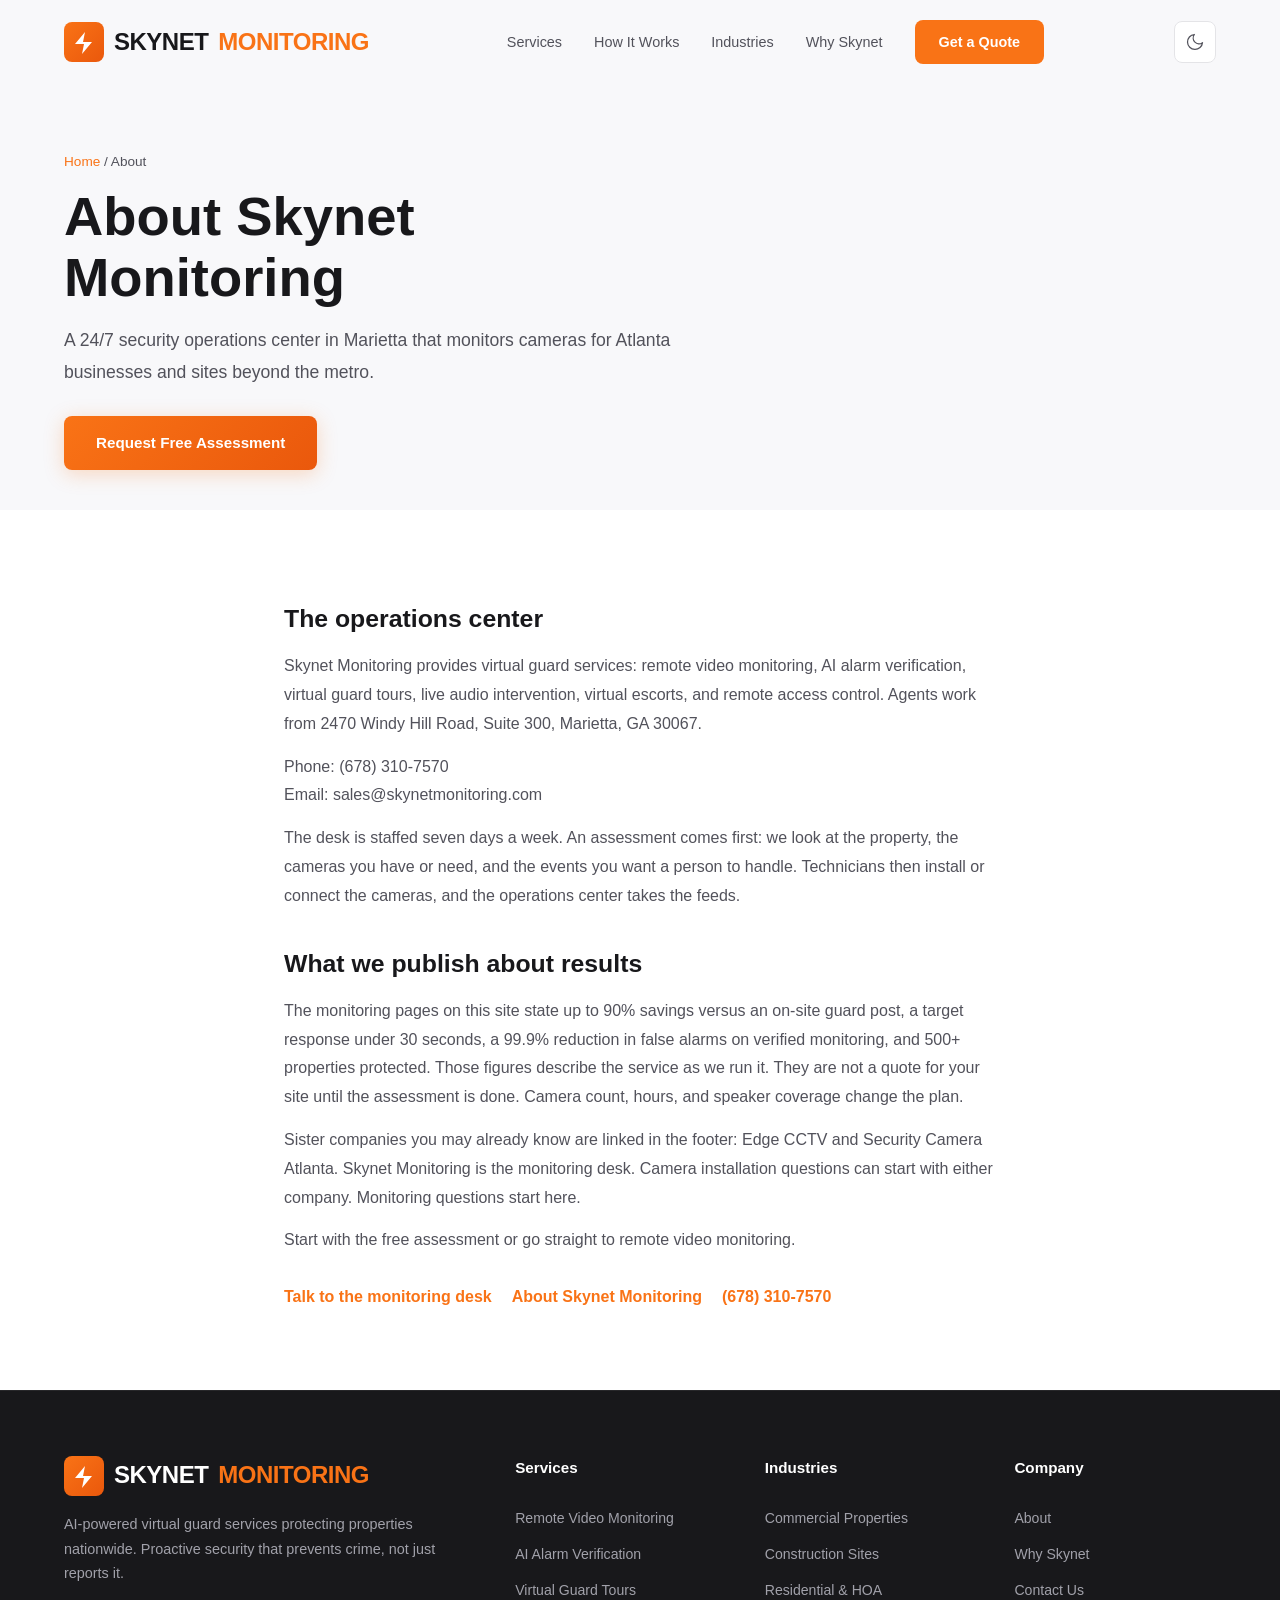
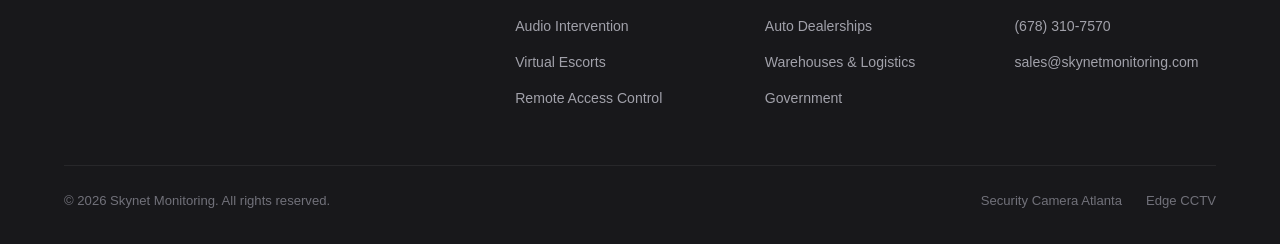
==== about/index.html @ 7d4d7467 "Publish indexable service pages and point the site at the brand domain. Co-authored-by: Cursor <curs" ====
<!DOCTYPE html>
<html lang="en">
<head>
  <meta charset="UTF-8">
  <meta name="viewport" content="width=device-width, initial-scale=1.0">
  <script async src="https://www.googletagmanager.com/gtag/js?id=G-JDWJHD9QR2"></script>
  <script>
    window.dataLayer = window.dataLayer || [];
    function gtag(){dataLayer.push(arguments);}
    gtag('js', new Date());
    gtag('config', 'G-JDWJHD9QR2');
  </script>
  <title>About Skynet Monitoring | Marietta, GA</title>
  <meta name="description" content="Skynet Monitoring runs a 24/7 security operations center at 2470 Windy Hill Road, Suite 300, Marietta, GA 30067.">
  <meta name="robots" content="index, follow">
  <link rel="canonical" href="https://skynetmonitoring.com/about/">
  <meta property="og:type" content="website">
  <meta property="og:url" content="https://skynetmonitoring.com/about/">
  <meta property="og:title" content="About Skynet Monitoring | Marietta, GA">
  <meta property="og:description" content="Skynet Monitoring runs a 24/7 security operations center at 2470 Windy Hill Road, Suite 300, Marietta, GA 30067.">
  <meta property="og:image" content="https://skynetmonitoring.com/hero-bg.webp">
  <meta property="og:locale" content="en_US">
  <meta name="twitter:card" content="summary_large_image">
  <meta name="twitter:title" content="About Skynet Monitoring | Marietta, GA">
  <meta name="twitter:description" content="Skynet Monitoring runs a 24/7 security operations center at 2470 Windy Hill Road, Suite 300, Marietta, GA 30067.">
  <meta name="twitter:image" content="https://skynetmonitoring.com/hero-bg.webp">
  <script type="application/ld+json">
  {
  "@context": "https://schema.org",
  "@graph": [
    {
      "@type": "BreadcrumbList",
      "itemListElement": [
        {
          "@type": "ListItem",
          "position": 1,
          "name": "Home",
          "item": "https://skynetmonitoring.com/"
        },
        {
          "@type": "ListItem",
          "position": 2,
          "name": "About",
          "item": "https://skynetmonitoring.com/about/"
        }
      ]
    },
    {
      "@type": "AboutPage",
      "name": "About Skynet Monitoring | Marietta, GA",
      "url": "https://skynetmonitoring.com/about/",
      "description": "Skynet Monitoring runs a 24/7 security operations center at 2470 Windy Hill Road, Suite 300, Marietta, GA 30067.",
      "about": {
        "@type": "ProfessionalService",
        "name": "Skynet Monitoring",
        "url": "https://skynetmonitoring.com/",
        "telephone": "+1-678-310-7570",
        "address": {
          "@type": "PostalAddress",
          "streetAddress": "2470 Windy Hill Road, Suite 300",
          "addressLocality": "Marietta",
          "addressRegion": "GA",
          "postalCode": "30067",
          "addressCountry": "US"
        }
      }
    }
  ]
}
  </script>
  <link rel="stylesheet" href="/index.css">
  <link rel="icon" type="image/svg+xml" href="data:image/svg+xml,%3Csvg xmlns='http://www.w3.org/2000/svg' viewBox='0 0 32 32'%3E%3Crect width='32' height='32' rx='6' fill='%23f97316'/%3E%3Cpath d='M16 8 L10 14 L16 14 L14 24 L22 16 L16 16 Z' fill='white'/%3E%3C/svg%3E">
</head>
<body>
  <header class="header" id="header">
    <div class="container">
      <a href="/" class="logo" aria-label="Skynet Monitoring Home">
        <div class="logo-icon">
          <svg xmlns="http://www.w3.org/2000/svg" viewBox="0 0 24 24">
            <path d="M13 2L3 14h9l-2 10 10-12h-9l2-10z" />
          </svg>
        </div>
        SKYNET <span>MONITORING</span>
      </a>
      <nav class="nav-links" id="navLinks" aria-label="Main navigation">
        <a href="/#services">Services</a>
        <a href="/#how-it-works">How It Works</a>
        <a href="/#industries">Industries</a>
        <a href="/#why-skynet">Why Skynet</a>
        <a href="/#contact" class="nav-cta">Get a Quote</a>
      </nav>
      <button class="theme-toggle" id="themeToggle" aria-label="Toggle light/dark theme" title="Toggle light/dark theme">
        <svg class="icon-moon" xmlns="http://www.w3.org/2000/svg" viewBox="0 0 24 24" fill="none" stroke="currentColor" stroke-width="1.5" stroke-linecap="round" stroke-linejoin="round"><path d="M21 12.79A9 9 0 1 1 11.21 3 7 7 0 0 0 21 12.79z" /></svg>
        <svg class="icon-sun" xmlns="http://www.w3.org/2000/svg" viewBox="0 0 24 24" fill="none" stroke="currentColor" stroke-width="1.5" stroke-linecap="round" stroke-linejoin="round"><circle cx="12" cy="12" r="5" /><line x1="12" y1="1" x2="12" y2="3" /><line x1="12" y1="21" x2="12" y2="23" /><line x1="4.22" y1="4.22" x2="5.64" y2="5.64" /><line x1="18.36" y1="18.36" x2="19.78" y2="19.78" /><line x1="1" y1="12" x2="3" y2="12" /><line x1="21" y1="12" x2="23" y2="12" /><line x1="4.22" y1="19.78" x2="5.64" y2="18.36" /><line x1="18.36" y1="5.64" x2="19.78" y2="4.22" /></svg>
      </button>
      <button class="menu-toggle" id="menuToggle" aria-label="Toggle mobile menu" aria-expanded="false"><span></span><span></span><span></span></button>
    </div>
  </header>
  <main>
    <section class="page-hero">
      <div class="container">
        <p class="breadcrumb"><a href="/">Home</a> / About</p>
        <h1>About Skynet Monitoring</h1>
        <p class="lede">A 24/7 security operations center in Marietta that monitors cameras for Atlanta businesses and sites beyond the metro.</p>
        <a href="/#contact" class="btn btn-primary">Request Free Assessment</a>
      </div>
    </section>
    <section class="page-body">
      <div class="container page-copy">
        
        <h2>The operations center</h2>
        <p>Skynet Monitoring provides virtual guard services: remote video monitoring, AI alarm verification, virtual guard tours, live audio intervention, virtual escorts, and remote access control. Agents work from 2470 Windy Hill Road, Suite 300, Marietta, GA 30067.</p>
        <p>Phone: <a href="tel:+16783107570">(678) 310-7570</a><br>
        Email: <a href="mailto:sales@skynetmonitoring.com">sales@skynetmonitoring.com</a></p>
        <p>The desk is staffed seven days a week. An assessment comes first: we look at the property, the cameras you have or need, and the events you want a person to handle. Technicians then install or connect the cameras, and the operations center takes the feeds.</p>
        <h2>What we publish about results</h2>
        <p>The monitoring pages on this site state up to 90% savings versus an on-site guard post, a target response under 30 seconds, a 99.9% reduction in false alarms on verified monitoring, and 500+ properties protected. Those figures describe the service as we run it. They are not a quote for your site until the assessment is done. Camera count, hours, and speaker coverage change the plan.</p>
        <p>Sister companies you may already know are linked in the footer: Edge CCTV and Security Camera Atlanta. Skynet Monitoring is the monitoring desk. Camera installation questions can start with either company. Monitoring questions start here.</p>
        <p>Start with the <a href="/#contact">free assessment</a> or go straight to <a href="/remote-video-monitoring/">remote video monitoring</a>.</p>
        <div class="page-links">
          <a href="/#contact">Talk to the monitoring desk</a>
          <a href="/about/">About Skynet Monitoring</a>
          <a href="tel:+16783107570">(678) 310-7570</a>
        </div>
      </div>
    </section>
  </main>
  <footer class="footer" id="footer">
    <div class="container">
      <div class="footer-grid">
        <div class="footer-brand">
          <a href="/" class="logo">
            <div class="logo-icon"><svg xmlns="http://www.w3.org/2000/svg" viewBox="0 0 24 24"><path d="M13 2L3 14h9l-2 10 10-12h-9l2-10z" fill="white" /></svg></div>
            SKYNET <span>MONITORING</span>
          </a>
          <p>AI-powered virtual guard services protecting properties nationwide. Proactive security that prevents crime, not just reports it.</p>
        </div>
        <div class="footer-col">
          <h4>Services</h4>
          <a href="/remote-video-monitoring/">Remote Video Monitoring</a>
          <a href="/alarm-verification/">AI Alarm Verification</a>
          <a href="/virtual-guard-tours/">Virtual Guard Tours</a>
          <a href="/audio-intervention/">Audio Intervention</a>
          <a href="/virtual-escorts/">Virtual Escorts</a>
          <a href="/remote-access-control/">Remote Access Control</a>
        </div>
        <div class="footer-col">
          <h4>Industries</h4>
          <a href="/#industry-commercial">Commercial Properties</a>
          <a href="/construction-site-monitoring/">Construction Sites</a>
          <a href="/#industry-residential">Residential &amp; HOA</a>
          <a href="/dealership-security-monitoring/">Auto Dealerships</a>
          <a href="/#industry-warehouse">Warehouses &amp; Logistics</a>
          <a href="/#industry-government">Government</a>
        </div>
        <div class="footer-col">
          <h4>Company</h4>
          <a href="/about/">About</a>
          <a href="/#why-skynet">Why Skynet</a>
          <a href="/#contact">Contact Us</a>
          <a href="tel:+16783107570">(678) 310-7570</a>
          <a href="mailto:sales@skynetmonitoring.com">sales@skynetmonitoring.com</a>
        </div>
      </div>
      <div class="footer-bottom">
        <p>&copy; 2026 Skynet Monitoring. All rights reserved.</p>
        <div class="footer-bottom-links">
          <a href="https://securitycamerasatlanta.com/" target="_blank" rel="noopener">Security Camera Atlanta</a>
          <a href="https://edgecctv.com" target="_blank" rel="noopener">Edge CCTV</a>
        </div>
      </div>
    </div>
  </footer>
  <script src="/main.js" defer></script>
</body>
</html>
---- index.css ----
/* ============================================
   SKYNET MONITORING — Design System & Styles
   ============================================ */

/* --- Google Fonts loaded via non-blocking <link> in HTML --- */
/* Fallback stacks defined below ensure text is visible during font load */

/* --- CSS Custom Properties --- */
:root {
  /* Brand Colors — Orange & White */
  --orange-50: #fff7ed;
  --orange-100: #ffedd5;
  --orange-200: #fed7aa;
  --orange-300: #fdba74;
  --orange-400: #fb923c;
  --orange-500: #f97316;
  --orange-600: #ea580c;
  --orange-700: #c2410c;

  /* Neutrals */
  --white: #ffffff;
  --gray-50: #fafafa;
  --gray-100: #f4f4f5;
  --gray-200: #e4e4e7;
  --gray-300: #d4d4d8;
  --gray-400: #a1a1aa;
  --gray-500: #71717a;
  --gray-600: #52525b;
  --gray-700: #3f3f46;
  --gray-800: #27272a;
  --gray-900: #18181b;
  --gray-950: #09090b;

  /* Semantic */
  --primary: var(--orange-500);
  --primary-light: var(--orange-400);
  --primary-dark: var(--orange-600);
  --bg-body: #ffffff;
  --bg-section: #f8f8fa;
  --bg-card: #ffffff;
  --bg-card-hover: var(--gray-50);
  --text-primary: var(--gray-900);
  --text-secondary: var(--gray-600);
  --text-muted: var(--gray-500);
  --border-color: var(--gray-200);
  --border-hover: rgba(249, 115, 22, 0.4);

  /* Typography */
  --font-heading: 'Outfit', -apple-system, BlinkMacSystemFont, 'Segoe UI', sans-serif;
  --font-body: 'Inter', -apple-system, BlinkMacSystemFont, 'Segoe UI', sans-serif;

  /* Spacing */
  --section-padding: 100px 0;
  --container-width: 1200px;
  --container-padding: 0 24px;

  /* Effects */
  --transition-fast: 0.2s ease;
  --transition-base: 0.3s ease;
  --transition-slow: 0.5s ease;
  --shadow-card: 0 4px 24px rgba(0, 0, 0, 0.08);
  --shadow-glow: 0 0 40px rgba(249, 115, 22, 0.12);
  --radius-sm: 8px;
  --radius-md: 12px;
  --radius-lg: 16px;
  --radius-xl: 24px;
}

/* --- Reset & Base --- */
*,
*::before,
*::after {
  margin: 0;
  padding: 0;
  box-sizing: border-box;
}

html {
  scroll-behavior: smooth;
  font-size: 16px;
}

body {
  font-family: var(--font-body);
  background-color: var(--bg-body);
  color: var(--text-primary);
  line-height: 1.7;
  overflow-x: hidden;
  -webkit-font-smoothing: antialiased;
  -moz-osx-font-smoothing: grayscale;
}

a {
  color: inherit;
  text-decoration: none;
}

img {
  max-width: 100%;
  height: auto;
  display: block;
}

ul,
ol {
  list-style: none;
}

button {
  cursor: pointer;
  border: none;
  background: none;
  font-family: inherit;
}

/* --- Utility --- */
.container {
  max-width: var(--container-width);
  margin: 0 auto;
  padding: var(--container-padding);
}

.section-label {
  display: inline-flex;
  align-items: center;
  gap: 8px;
  font-family: var(--font-heading);
  font-size: 0.85rem;
  font-weight: 600;
  text-transform: uppercase;
  letter-spacing: 3px;
  color: var(--primary);
  margin-bottom: 16px;
}

.section-label::before {
  content: '';
  width: 32px;
  height: 2px;
  background: var(--primary);
}

.section-title {
  font-family: var(--font-heading);
  font-size: clamp(2rem, 4vw, 3rem);
  font-weight: 800;
  line-height: 1.15;
  margin-bottom: 20px;
}

.section-subtitle {
  font-size: 1.1rem;
  color: var(--text-secondary);
  max-width: 640px;
  line-height: 1.8;
}

.text-gradient {
  background: linear-gradient(135deg, var(--orange-400), var(--orange-600));
  -webkit-background-clip: text;
  -webkit-text-fill-color: transparent;
  background-clip: text;
}

/* --- Scroll Reveal --- */
.reveal {
  opacity: 0;
  transform: translateY(30px);
  transition: opacity 0.7s cubic-bezier(0.16, 1, 0.3, 1),
    transform 0.7s cubic-bezier(0.16, 1, 0.3, 1);
}

.reveal.visible {
  opacity: 1;
  transform: translateY(0);
}

/* Respect user motion preferences — also helps mobile perf */
@media (prefers-reduced-motion: reduce) {
  .reveal {
    opacity: 1;
    transform: none;
    transition: none;
  }

  .hero h1,
  .hero p,
  .hero-actions,
  .hero-stats,
  .hero-badge {
    animation: none;
    opacity: 1;
  }
}

/* ============================================
   HEADER / NAVIGATION
   ============================================ */
.header {
  position: fixed;
  top: 0;
  left: 0;
  right: 0;
  z-index: 1000;
  padding: 20px 0;
  transition: all var(--transition-base);
}

.header.scrolled {
  padding: 12px 0;
  background: rgba(255, 255, 255, 0.95);
  backdrop-filter: blur(20px);
  -webkit-backdrop-filter: blur(20px);
  border-bottom: 1px solid var(--border-color);
  box-shadow: 0 1px 12px rgba(0, 0, 0, 0.06);
}

.header .container {
  display: flex;
  align-items: center;
  justify-content: space-between;
}

.logo {
  display: flex;
  align-items: center;
  gap: 10px;
  font-family: var(--font-heading);
  font-size: 1.5rem;
  font-weight: 800;
  letter-spacing: -0.5px;
  z-index: 1001;
  color: var(--gray-900);
}

.logo-icon {
  width: 40px;
  height: 40px;
  background: linear-gradient(135deg, var(--orange-500), var(--orange-600));
  border-radius: var(--radius-sm);
  display: flex;
  align-items: center;
  justify-content: center;
}

.logo-icon svg {
  width: 24px;
  height: 24px;
  fill: white;
}

.logo span {
  color: var(--primary);
}

.nav-links {
  display: flex;
  align-items: center;
  gap: 32px;
}

.nav-links a {
  font-size: 0.9rem;
  font-weight: 500;
  color: var(--gray-600);
  transition: color var(--transition-fast);
  position: relative;
}

.nav-links a::after {
  content: '';
  position: absolute;
  bottom: -4px;
  left: 0;
  width: 0;
  height: 2px;
  background: var(--primary);
  transition: width var(--transition-base);
}

.nav-links a:hover,
.nav-links a.active {
  color: var(--gray-900);
}

.nav-links a:hover::after,
.nav-links a.active::after {
  width: 100%;
}

.nav-cta {
  padding: 10px 24px !important;
  background: var(--primary) !important;
  color: var(--white) !important;
  border-radius: var(--radius-sm);
  font-weight: 600 !important;
  transition: all var(--transition-base) !important;
}

.nav-cta::after {
  display: none !important;
}

.nav-cta:hover {
  background: var(--primary-dark) !important;
  transform: translateY(-1px);
  box-shadow: 0 4px 20px rgba(249, 115, 22, 0.3);
}

/* Mobile Menu Toggle */
.menu-toggle {
  display: none;
  flex-direction: column;
  gap: 5px;
  z-index: 1001;
  padding: 4px;
}

.menu-toggle span {
  width: 24px;
  height: 2px;
  background: var(--gray-900);
  transition: all var(--transition-base);
  transform-origin: center;
}

.menu-toggle.active span:nth-child(1) {
  transform: rotate(45deg) translate(5px, 5px);
}

.menu-toggle.active span:nth-child(2) {
  opacity: 0;
}

.menu-toggle.active span:nth-child(3) {
  transform: rotate(-45deg) translate(5px, -5px);
}

/* ============================================
   HERO SECTION
   ============================================ */
.hero {
  position: relative;
  min-height: 100vh;
  display: flex;
  align-items: center;
  overflow: hidden;
}

.hero-bg {
  position: absolute;
  inset: 0;
  z-index: 0;
}

.hero-bg img,
.hero-bg picture {
  width: 100%;
  height: 100%;
}

.hero-bg img {
  object-fit: cover;
  opacity: 0.4;
}

.hero-bg::after {
  content: '';
  position: absolute;
  inset: 0;
  background: linear-gradient(180deg,
      rgba(15, 15, 18, 0.4) 0%,
      rgba(15, 15, 18, 0.65) 50%,
      rgba(255, 255, 255, 1) 100%);
}

.hero .container {
  position: relative;
  z-index: 1;
  padding-top: 120px;
  padding-bottom: 80px;
}

.hero-content {
  max-width: 720px;
}

.hero-badge {
  display: inline-flex;
  align-items: center;
  gap: 8px;
  padding: 8px 16px;
  background: rgba(249, 115, 22, 0.1);
  border: 1px solid rgba(249, 115, 22, 0.25);
  border-radius: 100px;
  font-size: 0.8rem;
  font-weight: 600;
  color: var(--orange-400);
  text-transform: uppercase;
  letter-spacing: 1.5px;
  margin-bottom: 28px;
  animation: fadeInUp 0.8s ease forwards;
}

.hero-badge svg {
  width: 16px;
  height: 16px;
}

.hero h1 {
  font-family: var(--font-heading);
  font-size: clamp(2.5rem, 5.5vw, 4.2rem);
  font-weight: 900;
  line-height: 1.1;
  margin-bottom: 24px;
  animation: fadeInUp 0.8s ease 0.1s forwards;
  opacity: 0;
}

.hero p {
  font-size: 1.15rem;
  color: var(--gray-200);
  line-height: 1.8;
  margin-bottom: 40px;
  max-width: 560px;
  animation: fadeInUp 0.8s ease 0.2s forwards;
  opacity: 0;
}

.hero-actions {
  display: flex;
  gap: 16px;
  flex-wrap: wrap;
  animation: fadeInUp 0.8s ease 0.3s forwards;
  opacity: 0;
}

.btn {
  display: inline-flex;
  align-items: center;
  gap: 8px;
  padding: 14px 32px;
  font-family: var(--font-body);
  font-size: 0.95rem;
  font-weight: 600;
  border-radius: var(--radius-sm);
  transition: all var(--transition-base);
}

.btn-primary {
  background: linear-gradient(135deg, var(--orange-500), var(--orange-600));
  color: var(--white);
  box-shadow: 0 4px 20px rgba(249, 115, 22, 0.25);
}

.btn-primary:hover {
  transform: translateY(-2px);
  box-shadow: 0 8px 30px rgba(249, 115, 22, 0.4);
}

.btn-outline {
  border: 1px solid rgba(255, 255, 255, 0.4);
  color: var(--white);
  background: rgba(255, 255, 255, 0.08);
}

.btn-outline:hover {
  border-color: var(--white);
  background: rgba(255, 255, 255, 0.15);
  transform: translateY(-2px);
}

.btn svg {
  width: 18px;
  height: 18px;
}

.hero-stats {
  display: flex;
  gap: 48px;
  margin-top: 64px;
  padding-top: 40px;
  border-top: 1px solid rgba(255, 255, 255, 0.15);
  animation: fadeInUp 0.8s ease 0.4s forwards;
  opacity: 0;
}

.hero-stat h3 {
  font-family: var(--font-heading);
  font-size: 2.2rem;
  font-weight: 800;
  color: var(--primary);
}

.hero-stat p {
  font-size: 0.85rem;
  color: var(--gray-300);
  margin-bottom: 0;
  animation: none;
  opacity: 1;
}

@keyframes fadeInUp {
  from {
    opacity: 0;
    transform: translateY(20px);
  }

  to {
    opacity: 1;
    transform: translateY(0);
  }
}

/* ============================================
   SERVICES SECTION
   ============================================ */
.services {
  padding: var(--section-padding);
  background: var(--bg-body);
}

.services-header {
  text-align: center;
  margin-bottom: 64px;
}

.services-header .section-subtitle {
  margin: 0 auto;
}

.services-grid {
  display: grid;
  grid-template-columns: repeat(3, 1fr);
  gap: 24px;
}

.service-card {
  background: var(--bg-card);
  border: 1px solid var(--border-color);
  border-radius: var(--radius-lg);
  padding: 36px;
  transition: all var(--transition-base);
  position: relative;
  overflow: hidden;
  box-shadow: 0 1px 4px rgba(0, 0, 0, 0.04);
}

.service-card::before {
  content: '';
  position: absolute;
  top: 0;
  left: 0;
  right: 0;
  height: 3px;
  background: linear-gradient(90deg, var(--orange-500), var(--orange-600));
  opacity: 0;
  transition: opacity var(--transition-base);
}

.service-card:hover {
  border-color: var(--border-hover);
  background: var(--bg-card-hover);
  transform: translateY(-4px);
  box-shadow: var(--shadow-card);
}

.service-card:hover::before {
  opacity: 1;
}

.service-icon {
  width: 56px;
  height: 56px;
  background: rgba(249, 115, 22, 0.1);
  border: 1px solid rgba(249, 115, 22, 0.2);
  border-radius: var(--radius-md);
  display: flex;
  align-items: center;
  justify-content: center;
  margin-bottom: 24px;
  transition: all var(--transition-base);
}

.service-card:hover .service-icon {
  background: rgba(249, 115, 22, 0.15);
  box-shadow: 0 0 20px rgba(249, 115, 22, 0.15);
}

.service-icon svg {
  width: 28px;
  height: 28px;
  stroke: var(--primary);
  fill: none;
  stroke-width: 1.5;
}

.service-card h3 {
  font-family: var(--font-heading);
  font-size: 1.25rem;
  font-weight: 700;
  margin-bottom: 12px;
}

.service-card p {
  font-size: 0.92rem;
  color: var(--text-secondary);
  line-height: 1.7;
}

/* ============================================
   HOW IT WORKS
   ============================================ */
.how-it-works {
  padding: var(--section-padding);
  background: var(--bg-section);
}

.how-header {
  text-align: center;
  margin-bottom: 72px;
}

.how-header .section-subtitle {
  margin: 0 auto;
}

.steps {
  display: grid;
  grid-template-columns: repeat(4, 1fr);
  gap: 32px;
  position: relative;
}

.steps::before {
  content: '';
  position: absolute;
  top: 40px;
  left: 15%;
  right: 15%;
  height: 2px;
  background: linear-gradient(90deg,
      transparent,
      var(--orange-500) 20%,
      var(--orange-500) 80%,
      transparent);
  opacity: 0.3;
}

.step {
  text-align: center;
  position: relative;
}

.step-number {
  width: 80px;
  height: 80px;
  background: var(--white);
  border: 2px solid rgba(249, 115, 22, 0.3);
  border-radius: 50%;
  display: flex;
  align-items: center;
  justify-content: center;
  margin: 0 auto 24px;
  font-family: var(--font-heading);
  font-size: 1.5rem;
  font-weight: 800;
  color: var(--primary);
  position: relative;
  z-index: 1;
  transition: all var(--transition-base);
  box-shadow: 0 2px 8px rgba(0, 0, 0, 0.06);
}

.step:hover .step-number {
  border-color: var(--primary);
  box-shadow: var(--shadow-glow);
  background: rgba(249, 115, 22, 0.06);
}

.step h3 {
  font-family: var(--font-heading);
  font-size: 1.15rem;
  font-weight: 700;
  margin-bottom: 10px;
}

.step p {
  font-size: 0.9rem;
  color: var(--text-secondary);
  line-height: 1.7;
}

/* ============================================
   INDUSTRIES SECTION
   ============================================ */
.industries {
  padding: var(--section-padding);
  background: var(--bg-body);
}

.industries-header {
  text-align: center;
  margin-bottom: 64px;
}

.industries-header .section-subtitle {
  margin: 0 auto;
}

.industries-grid {
  display: grid;
  grid-template-columns: repeat(3, 1fr);
  gap: 24px;
}

.industry-card {
  background: var(--bg-card);
  border: 1px solid var(--border-color);
  border-radius: var(--radius-lg);
  padding: 32px;
  text-align: center;
  transition: all var(--transition-base);
  box-shadow: 0 1px 4px rgba(0, 0, 0, 0.04);
}

.industry-card:hover {
  border-color: var(--border-hover);
  transform: translateY(-4px);
  box-shadow: var(--shadow-card);
}

.industry-icon {
  width: 64px;
  height: 64px;
  margin: 0 auto 20px;
  background: rgba(249, 115, 22, 0.08);
  border-radius: var(--radius-md);
  display: flex;
  align-items: center;
  justify-content: center;
  transition: all var(--transition-base);
}

.industry-card:hover .industry-icon {
  background: rgba(249, 115, 22, 0.15);
  box-shadow: 0 0 20px rgba(249, 115, 22, 0.15);
}

.industry-icon svg {
  width: 32px;
  height: 32px;
  stroke: var(--primary);
  fill: none;
  stroke-width: 1.5;
}

.industry-card h3 {
  font-family: var(--font-heading);
  font-size: 1.1rem;
  font-weight: 700;
  margin-bottom: 8px;
}

.industry-card p {
  font-size: 0.88rem;
  color: var(--text-secondary);
  line-height: 1.7;
}

/* ============================================
   WHY SKYNET SECTION
   ============================================ */
.why-skynet {
  padding: var(--section-padding);
  background: var(--bg-section);
  position: relative;
  overflow: hidden;
}

.why-skynet::before {
  content: '';
  position: absolute;
  top: -200px;
  right: -200px;
  width: 500px;
  height: 500px;
  background: radial-gradient(circle, rgba(249, 115, 22, 0.06) 0%, transparent 70%);
  pointer-events: none;
}

.why-content {
  display: grid;
  grid-template-columns: 1fr 1fr;
  gap: 64px;
  align-items: center;
}

.why-text .section-subtitle {
  margin-bottom: 40px;
}

.why-features {
  display: flex;
  flex-direction: column;
  gap: 20px;
}

.why-feature {
  display: flex;
  gap: 16px;
  align-items: flex-start;
  padding: 20px;
  background: var(--white);
  border: 1px solid var(--border-color);
  border-radius: var(--radius-md);
  transition: all var(--transition-base);
  box-shadow: 0 1px 4px rgba(0, 0, 0, 0.04);
}

.why-feature:hover {
  border-color: var(--border-hover);
  background: var(--bg-card-hover);
}

.why-feature-icon {
  width: 42px;
  height: 42px;
  min-width: 42px;
  background: rgba(249, 115, 22, 0.1);
  border-radius: var(--radius-sm);
  display: flex;
  align-items: center;
  justify-content: center;
}

.why-feature-icon svg {
  width: 22px;
  height: 22px;
  stroke: var(--primary);
  fill: none;
  stroke-width: 1.5;
}

.why-feature h4 {
  font-family: var(--font-heading);
  font-size: 1rem;
  font-weight: 700;
  margin-bottom: 4px;
}

.why-feature p {
  font-size: 0.88rem;
  color: var(--text-secondary);
  line-height: 1.6;
}

.why-visual {
  position: relative;
}

.stats-grid {
  display: grid;
  grid-template-columns: 1fr 1fr;
  gap: 20px;
}

.stat-card {
  background: var(--white);
  border: 1px solid var(--border-color);
  border-radius: var(--radius-lg);
  padding: 32px;
  text-align: center;
  transition: all var(--transition-base);
  box-shadow: 0 1px 4px rgba(0, 0, 0, 0.04);
}

.stat-card:hover {
  border-color: var(--border-hover);
  box-shadow: var(--shadow-glow);
}

.stat-card h3 {
  font-family: var(--font-heading);
  font-size: 2.5rem;
  font-weight: 800;
  color: var(--primary);
  margin-bottom: 4px;
}

.stat-card p {
  font-size: 0.85rem;
  color: var(--text-secondary);
}

/* ============================================
   CONTACT / CTA SECTION
   ============================================ */
.contact {
  padding: var(--section-padding);
  background: var(--bg-body);
  position: relative;
}

.contact::before {
  content: '';
  position: absolute;
  bottom: 0;
  left: 50%;
  transform: translateX(-50%);
  width: 600px;
  height: 300px;
  background: radial-gradient(ellipse, rgba(249, 115, 22, 0.08) 0%, transparent 70%);
  pointer-events: none;
}

.contact-wrapper {
  display: grid;
  grid-template-columns: 1fr 1fr;
  gap: 64px;
  position: relative;
  z-index: 1;
}

.contact-info {
  display: flex;
  flex-direction: column;
}

.contact-info .section-subtitle {
  margin-bottom: 40px;
}

.contact-details {
  display: flex;
  flex-direction: column;
  gap: 24px;
  margin-bottom: 40px;
}

.contact-item {
  display: flex;
  gap: 16px;
  align-items: center;
}

.contact-item-icon {
  width: 48px;
  height: 48px;
  min-width: 48px;
  background: rgba(249, 115, 22, 0.1);
  border: 1px solid rgba(249, 115, 22, 0.2);
  border-radius: var(--radius-md);
  display: flex;
  align-items: center;
  justify-content: center;
}

.contact-item-icon svg {
  width: 22px;
  height: 22px;
  stroke: var(--primary);
  fill: none;
  stroke-width: 1.5;
}

.contact-item h4 {
  font-family: var(--font-heading);
  font-size: 0.85rem;
  font-weight: 600;
  color: var(--text-muted);
  text-transform: uppercase;
  letter-spacing: 1px;
  margin-bottom: 2px;
}

.contact-item p,
.contact-item a {
  font-size: 1rem;
  color: var(--gray-900);
}

.contact-item a:hover {
  color: var(--primary);
}

/* Contact Form */
.contact-form-wrapper {
  background: var(--bg-section);
  border: 1px solid var(--border-color);
  border-radius: var(--radius-xl);
  padding: 40px;
}

.contact-form-wrapper h3 {
  font-family: var(--font-heading);
  font-size: 1.4rem;
  font-weight: 700;
  margin-bottom: 8px;
}

.contact-form-wrapper>p {
  font-size: 0.9rem;
  color: var(--text-secondary);
  margin-bottom: 32px;
}

.form-grid {
  display: grid;
  grid-template-columns: 1fr 1fr;
  gap: 16px;
  margin-bottom: 16px;
}

.form-group {
  display: flex;
  flex-direction: column;
  gap: 6px;
}

.form-group.full-width {
  grid-column: 1 / -1;
}

.form-group label {
  font-size: 0.85rem;
  font-weight: 500;
  color: var(--gray-700);
}

.form-group input,
.form-group textarea,
.form-group select {
  padding: 12px 16px;
  background: var(--white);
  border: 1px solid var(--border-color);
  border-radius: var(--radius-sm);
  color: var(--gray-900);
  font-family: var(--font-body);
  font-size: 0.95rem;
  transition: border-color var(--transition-fast);
  outline: none;
}

.form-group input:focus,
.form-group textarea:focus,
.form-group select:focus {
  border-color: var(--primary);
  box-shadow: 0 0 0 3px rgba(249, 115, 22, 0.1);
}

.form-group textarea {
  min-height: 120px;
  resize: vertical;
}

.form-group select {
  appearance: none;
  background-image: url("data:image/svg+xml,%3Csvg xmlns='http://www.w3.org/2000/svg' width='16' height='16' fill='%23a1a1aa' viewBox='0 0 16 16'%3E%3Cpath d='M4 6l4 4 4-4'/%3E%3C/svg%3E");
  background-repeat: no-repeat;
  background-position: right 12px center;
}

.form-submit {
  margin-top: 8px;
}

.form-submit .btn-primary {
  width: 100%;
  justify-content: center;
  padding: 16px 32px;
  font-size: 1rem;
}

.form-status {
  margin-top: 12px;
  font-size: 0.9rem;
  text-align: center;
  display: none;
}

.form-status.success {
  display: block;
  color: #22c55e;
}

.form-status.error {
  display: block;
  color: #ef4444;
}

/* ============================================
   FOOTER
   ============================================ */
.footer {
  background: var(--gray-900);
  border-top: 1px solid var(--gray-800);
  padding: 64px 0 32px;
  color: var(--white);
}

.footer-grid {
  display: grid;
  grid-template-columns: 2fr 1fr 1fr 1fr;
  gap: 48px;
  margin-bottom: 48px;
}

.footer-brand .logo {
  margin-bottom: 16px;
  color: var(--white) !important;
}

.footer-brand p {
  font-size: 0.9rem;
  color: var(--gray-400);
  line-height: 1.7;
  margin-bottom: 20px;
}

.footer-social {
  display: flex;
  gap: 12px;
}

.footer-social a {
  width: 40px;
  height: 40px;
  background: var(--gray-800);
  border: 1px solid var(--gray-700);
  border-radius: var(--radius-sm);
  display: flex;
  align-items: center;
  justify-content: center;
  transition: all var(--transition-fast);
}

.footer-social a:hover {
  border-color: var(--primary);
  background: rgba(249, 115, 22, 0.1);
}

.footer-social svg {
  width: 18px;
  height: 18px;
  fill: var(--gray-400);
}

.footer-social a:hover svg {
  fill: var(--primary);
}

.footer-col h4 {
  font-family: var(--font-heading);
  font-size: 0.95rem;
  font-weight: 700;
  margin-bottom: 20px;
  color: var(--white);
}

.footer-col a {
  display: block;
  font-size: 0.88rem;
  color: var(--gray-400);
  padding: 6px 0;
  transition: color var(--transition-fast);
}

.footer-col a:hover {
  color: var(--primary);
}

.footer-bottom {
  border-top: 1px solid var(--gray-800);
  padding-top: 24px;
  display: flex;
  justify-content: space-between;
  align-items: center;
}

.footer-bottom p {
  font-size: 0.82rem;
  color: var(--gray-500);
}

.footer-bottom-links {
  display: flex;
  gap: 24px;
}

.footer-bottom-links a {
  font-size: 0.82rem;
  color: var(--gray-500);
  transition: color var(--transition-fast);
}

.footer-bottom-links a:hover {
  color: var(--primary);
}

/* ============================================
   DARK THEME OVERRIDES
   ============================================ */
[data-theme="dark"] {
  --bg-body: #0c0c0e;
  --bg-section: #111114;
  --bg-card: #1a1a1f;
  --bg-card-hover: #222228;
  --text-primary: #ffffff;
  --text-secondary: #a1a1aa;
  --text-muted: #71717a;
  --border-color: rgba(255, 255, 255, 0.08);
  --border-hover: rgba(249, 115, 22, 0.3);
  --shadow-card: 0 4px 24px rgba(0, 0, 0, 0.3);
  --shadow-glow: 0 0 40px rgba(249, 115, 22, 0.15);
}

[data-theme="dark"] .header.scrolled {
  background: rgba(12, 12, 14, 0.92);
  box-shadow: none;
}

[data-theme="dark"] .logo {
  color: #ffffff;
}

[data-theme="dark"] .nav-links a {
  color: #d4d4d8;
}

[data-theme="dark"] .nav-links a:hover,
[data-theme="dark"] .nav-links a.active {
  color: #ffffff;
}

[data-theme="dark"] .menu-toggle span {
  background: #ffffff;
}

[data-theme="dark"] .hero-bg::after {
  background: linear-gradient(180deg,
      rgba(12, 12, 14, 0.3) 0%,
      rgba(12, 12, 14, 0.6) 50%,
      rgba(12, 12, 14, 1) 100%);
}

[data-theme="dark"] .hero-stat p {
  color: #a1a1aa;
}

[data-theme="dark"] .hero-stats {
  border-top-color: rgba(255, 255, 255, 0.08);
}

[data-theme="dark"] .hero p {
  color: #d4d4d8;
}

[data-theme="dark"] .step-number {
  background: #1a1a1f;
}

[data-theme="dark"] .why-feature {
  background: #1a1a1f;
}

[data-theme="dark"] .stat-card {
  background: #1a1a1f;
}

[data-theme="dark"] .contact-item p,
[data-theme="dark"] .contact-item a {
  color: #ffffff;
}

[data-theme="dark"] .contact-form-wrapper {
  background: #1a1a1f;
}

[data-theme="dark"] .form-group label {
  color: #d4d4d8;
}

[data-theme="dark"] .form-group input,
[data-theme="dark"] .form-group textarea,
[data-theme="dark"] .form-group select {
  background: #0c0c0e;
  color: #ffffff;
  border-color: rgba(255, 255, 255, 0.08);
}

[data-theme="dark"] .service-card,
[data-theme="dark"] .industry-card,
[data-theme="dark"] .why-feature,
[data-theme="dark"] .stat-card,
[data-theme="dark"] .step-number {
  box-shadow: none;
}

/* Theme Toggle Button */
.theme-toggle {
  width: 42px;
  height: 42px;
  border-radius: var(--radius-sm);
  display: flex;
  align-items: center;
  justify-content: center;
  cursor: pointer;
  border: 1px solid var(--border-color);
  background: var(--bg-card);
  transition: all var(--transition-fast);
  z-index: 1001;
  margin-left: -8px;
}

.theme-toggle:hover {
  border-color: var(--primary);
  background: rgba(249, 115, 22, 0.08);
}

.theme-toggle svg {
  width: 20px;
  height: 20px;
  stroke: var(--text-secondary);
  fill: none;
  stroke-width: 1.5;
  transition: stroke var(--transition-fast);
}

.theme-toggle:hover svg {
  stroke: var(--primary);
}

.theme-toggle .icon-moon {
  display: block;
}

.theme-toggle .icon-sun {
  display: none;
}

[data-theme="dark"] .theme-toggle .icon-moon {
  display: none;
}

[data-theme="dark"] .theme-toggle .icon-sun {
  display: block;
}


/* ============================================
   RESPONSIVE
   ============================================ */
@media (max-width: 1024px) {
  .services-grid {
    grid-template-columns: repeat(2, 1fr);
  }

  .steps {
    grid-template-columns: repeat(2, 1fr);
    gap: 40px;
  }

  .steps::before {
    display: none;
  }

  .why-content {
    grid-template-columns: 1fr;
    gap: 48px;
  }

  .contact-wrapper {
    grid-template-columns: 1fr;
    gap: 48px;
  }

  .footer-grid {
    grid-template-columns: 1fr 1fr;
    gap: 36px;
  }
}

@media (max-width: 768px) {
  :root {
    --section-padding: 72px 0;
  }

  .nav-links {
    position: fixed;
    top: 0;
    right: -100%;
    width: 100%;
    height: 100vh;
    background: rgba(255, 255, 255, 0.98);
    backdrop-filter: blur(20px);
    flex-direction: column;
    justify-content: center;
    gap: 24px;
    transition: right var(--transition-base);
  }

  .nav-links.open {
    right: 0;
  }

  .nav-links a {
    font-size: 1.2rem;
    color: var(--gray-800);
  }

  .menu-toggle {
    display: flex;
  }

  .hero h1 {
    font-size: clamp(2rem, 7vw, 3rem);
  }

  .hero-stats {
    flex-direction: column;
    gap: 24px;
  }

  .services-grid {
    grid-template-columns: 1fr;
  }

  .steps {
    grid-template-columns: 1fr;
    max-width: 400px;
    margin: 0 auto;
  }

  .industries-grid {
    grid-template-columns: 1fr;
  }

  .stats-grid {
    grid-template-columns: 1fr 1fr;
  }

  .form-grid {
    grid-template-columns: 1fr;
  }

  .footer-grid {
    grid-template-columns: 1fr;
    gap: 32px;
  }

  .footer-bottom {
    flex-direction: column;
    gap: 12px;
    text-align: center;
  }

  .contact-form-wrapper {
    padding: 28px 20px;
  }
}

@media (max-width: 480px) {
  .hero-actions {
    flex-direction: column;
  }

  .hero-actions .btn {
    width: 100%;
    justify-content: center;
  }

  .stats-grid {
    grid-template-columns: 1fr;
  }
}

.hero-stat .stat-figure,
.stat-card .stat-figure {
  font-family: var(--font-heading);
  font-weight: 800;
  color: var(--primary);
  line-height: 1.1;
  margin-bottom: 4px;
}

.hero-stat .stat-figure {
  font-size: 2.2rem;
}

.stat-card .stat-figure {
  font-size: 2.5rem;
}

[data-theme="dark"] .hero-stat .stat-figure {
  color: var(--primary);
}

.card-link {
  display: inline-block;
  margin-top: 14px;
  color: var(--primary);
  font-weight: 600;
  font-size: 0.9rem;
}

.card-link:hover {
  text-decoration: underline;
}

.faq {
  padding: 100px 0;
  background: var(--bg-section);
}

.faq-list {
  max-width: 760px;
  margin-top: 28px;
}

.faq-item {
  margin-bottom: 28px;
}

.faq-item h3 {
  font-family: var(--font-heading);
  font-size: 1.2rem;
  margin-bottom: 8px;
}

.faq-item p {
  color: var(--text-secondary);
  line-height: 1.8;
}

.page-hero {
  padding: 150px 0 40px;
  background: var(--bg-section);
}

.breadcrumb {
  font-size: 0.85rem;
  color: var(--text-secondary);
  margin-bottom: 14px;
}

.breadcrumb a {
  color: var(--primary);
}

.page-hero h1 {
  font-family: var(--font-heading);
  font-size: clamp(2.1rem, 4.5vw, 3.4rem);
  font-weight: 800;
  line-height: 1.12;
  margin-bottom: 16px;
  max-width: 18ch;
}

.page-hero .lede {
  font-size: 1.1rem;
  color: var(--text-secondary);
  line-height: 1.8;
  max-width: 640px;
  margin-bottom: 28px;
}

.page-body {
  padding: 56px 0 80px;
}

.page-copy {
  max-width: 760px;
}

.page-copy h2 {
  font-family: var(--font-heading);
  font-size: 1.55rem;
  margin: 32px 0 12px;
}

.page-copy p,
.page-copy li {
  color: var(--text-secondary);
  line-height: 1.8;
  margin-bottom: 14px;
}

.page-copy ul {
  padding-left: 1.2rem;
  margin-bottom: 8px;
}

.page-links {
  display: flex;
  flex-wrap: wrap;
  gap: 12px 20px;
  margin-top: 28px;
}

.page-links a {
  color: var(--primary);
  font-weight: 600;
}
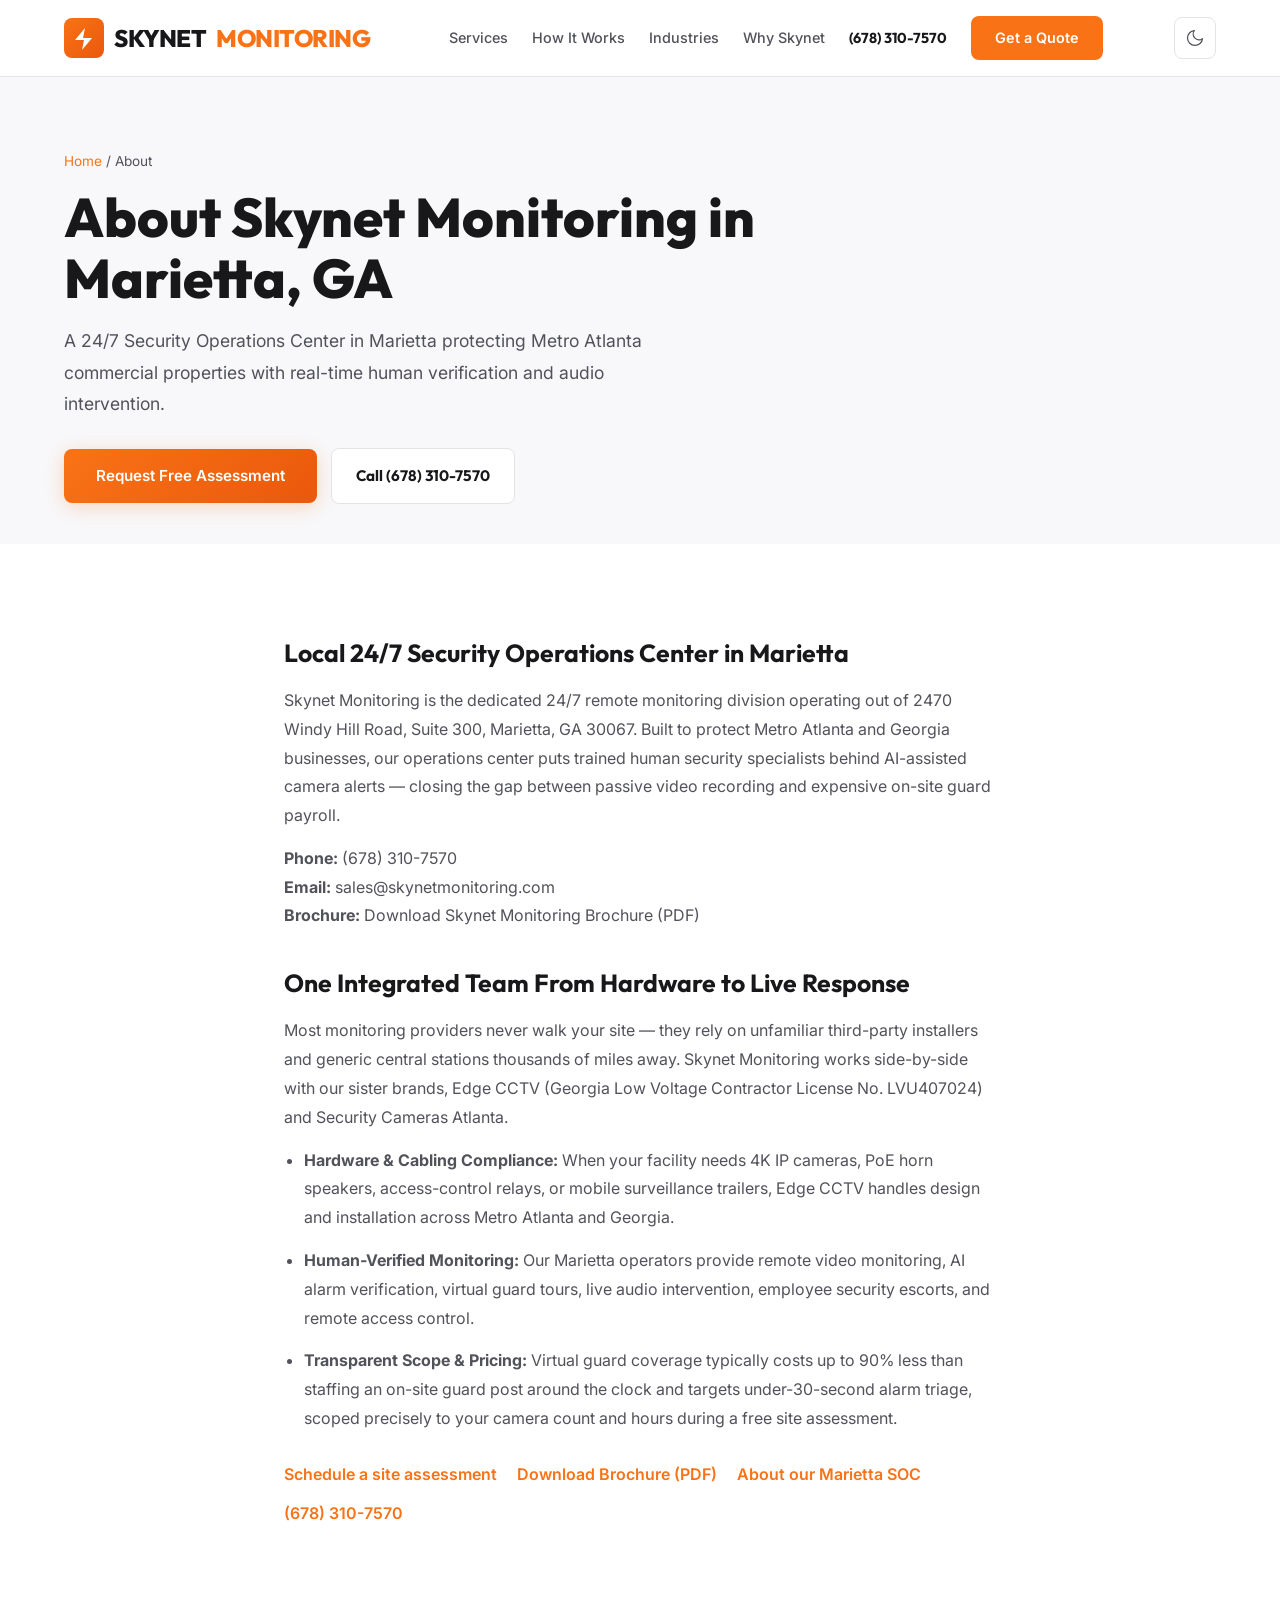
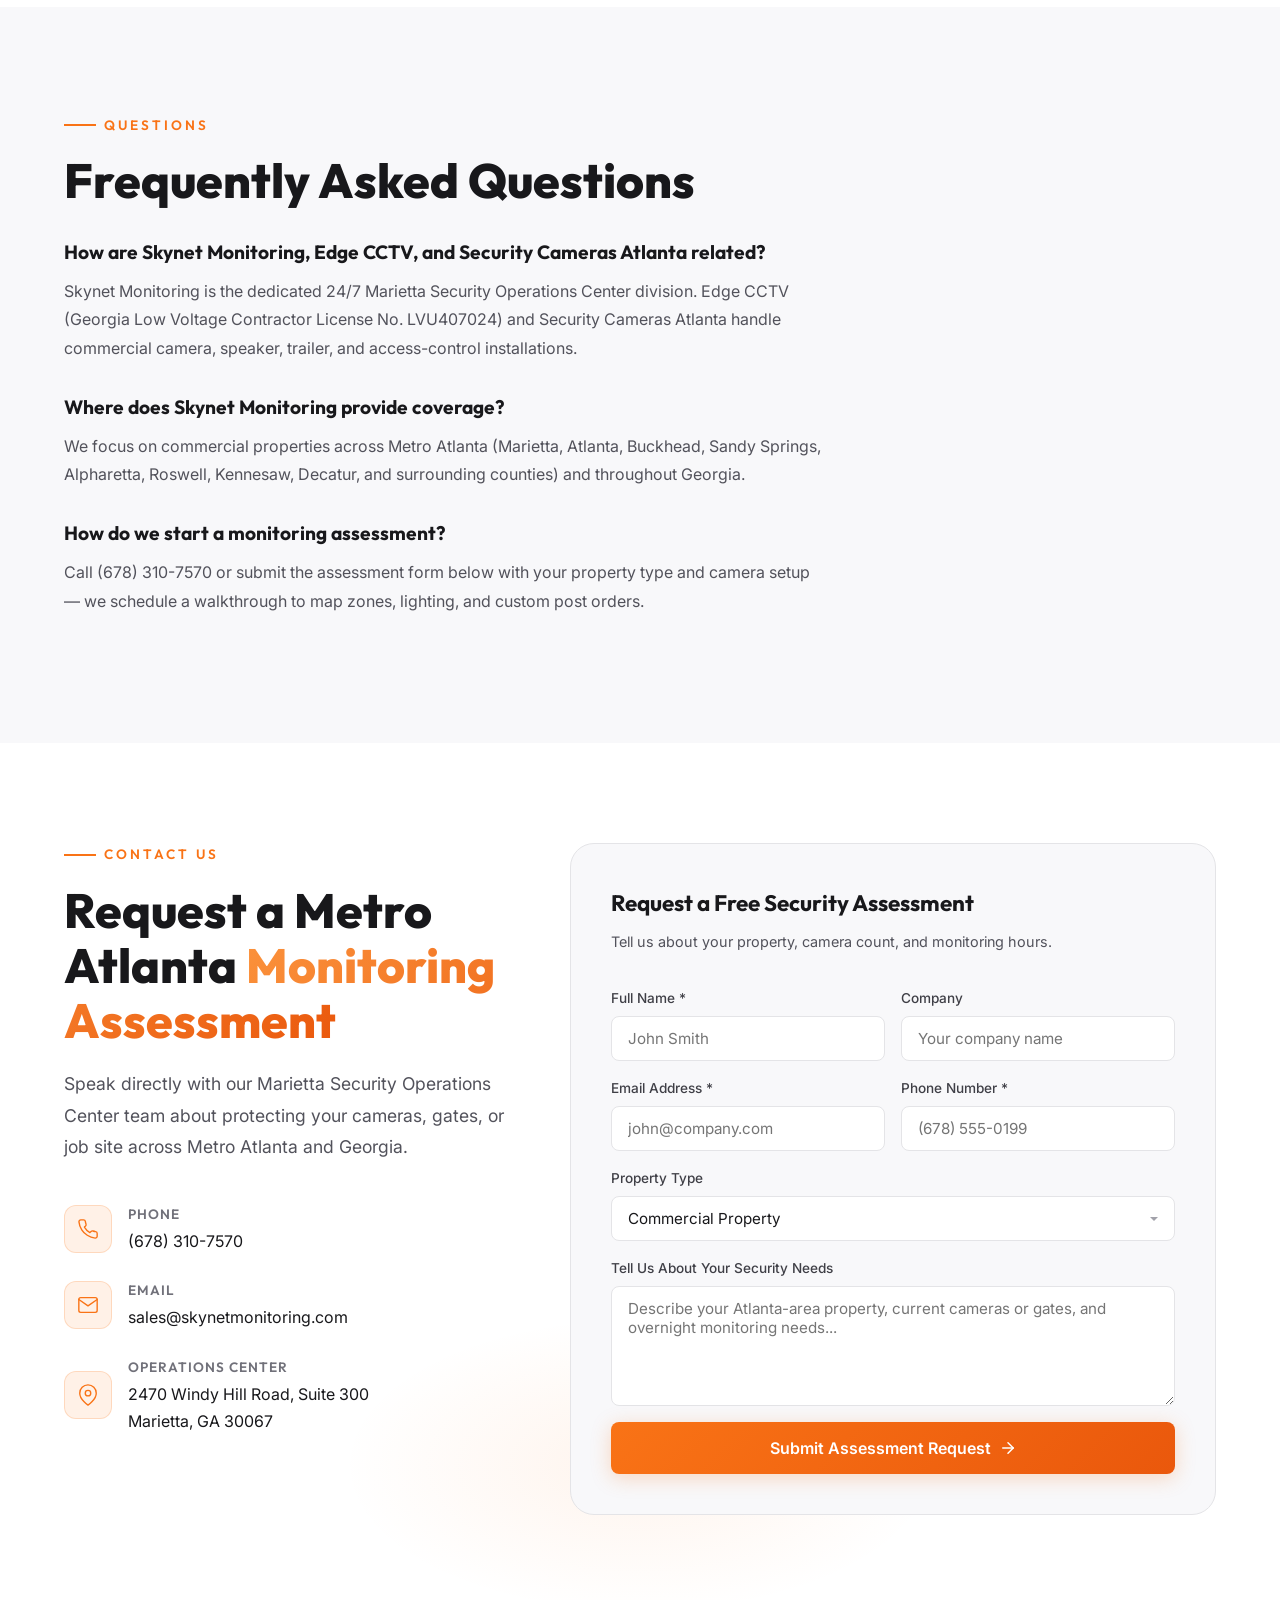
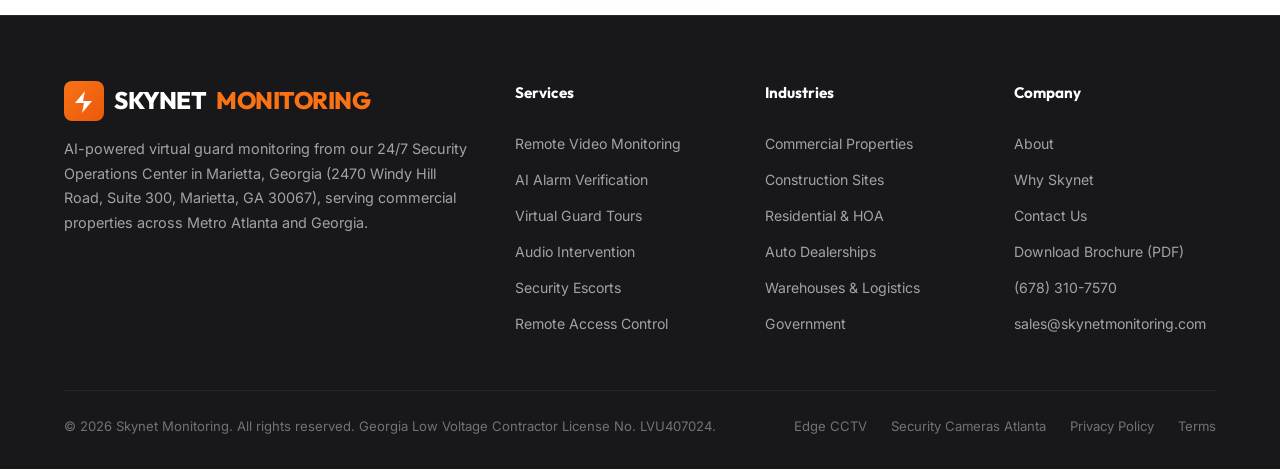
==== commit 7687eaec: "Overhaul Skynet UX, Atlanta SEO, FormSubmit AJAX, GA4 events, and compressed brochure" ====
--- a/about/index.html
+++ b/about/index.html
@@ -10,19 +10,23 @@
     gtag('js', new Date());
     gtag('config', 'G-JDWJHD9QR2');
   </script>
-  <title>About Skynet Monitoring | Marietta, GA</title>
-  <meta name="description" content="Skynet Monitoring runs a 24/7 security operations center at 2470 Windy Hill Road, Suite 300, Marietta, GA 30067.">
+  <link rel="preconnect" href="https://fonts.googleapis.com">
+  <link rel="preconnect" href="https://fonts.gstatic.com" crossorigin>
+  <link rel="preconnect" href="https://www.googletagmanager.com">
+  <link rel="dns-prefetch" href="https://formsubmit.co">
+  <title>About Skynet Monitoring Atlanta | Marietta SOC</title>
+  <meta name="description" content="Skynet Monitoring operates a 24/7 Security Operations Center in Marietta, GA protecting Metro Atlanta businesses. License LVU407024.">
   <meta name="robots" content="index, follow">
   <link rel="canonical" href="https://skynetmonitoring.com/about/">
   <meta property="og:type" content="website">
   <meta property="og:url" content="https://skynetmonitoring.com/about/">
-  <meta property="og:title" content="About Skynet Monitoring | Marietta, GA">
-  <meta property="og:description" content="Skynet Monitoring runs a 24/7 security operations center at 2470 Windy Hill Road, Suite 300, Marietta, GA 30067.">
+  <meta property="og:title" content="About Skynet Monitoring Atlanta | Marietta SOC">
+  <meta property="og:description" content="Skynet Monitoring operates a 24/7 Security Operations Center in Marietta, GA protecting Metro Atlanta businesses. License LVU407024.">
   <meta property="og:image" content="https://skynetmonitoring.com/hero-bg.webp">
   <meta property="og:locale" content="en_US">
   <meta name="twitter:card" content="summary_large_image">
-  <meta name="twitter:title" content="About Skynet Monitoring | Marietta, GA">
-  <meta name="twitter:description" content="Skynet Monitoring runs a 24/7 security operations center at 2470 Windy Hill Road, Suite 300, Marietta, GA 30067.">
+  <meta name="twitter:title" content="About Skynet Monitoring Atlanta | Marietta SOC">
+  <meta name="twitter:description" content="Skynet Monitoring operates a 24/7 Security Operations Center in Marietta, GA protecting Metro Atlanta businesses. License LVU407024.">
   <meta name="twitter:image" content="https://skynetmonitoring.com/hero-bg.webp">
   <script type="application/ld+json">
   {
@@ -47,14 +51,15 @@
     },
     {
       "@type": "AboutPage",
-      "name": "About Skynet Monitoring | Marietta, GA",
+      "name": "About Skynet Monitoring Atlanta | Marietta SOC",
       "url": "https://skynetmonitoring.com/about/",
-      "description": "Skynet Monitoring runs a 24/7 security operations center at 2470 Windy Hill Road, Suite 300, Marietta, GA 30067.",
+      "description": "Skynet Monitoring operates a 24/7 Security Operations Center in Marietta, GA protecting Metro Atlanta businesses. License LVU407024.",
       "about": {
         "@type": "ProfessionalService",
         "name": "Skynet Monitoring",
         "url": "https://skynetmonitoring.com/",
         "telephone": "+1-678-310-7570",
+        "email": "sales@skynetmonitoring.com",
         "address": {
           "@type": "PostalAddress",
           "streetAddress": "2470 Windy Hill Road, Suite 300",
@@ -64,10 +69,43 @@
           "addressCountry": "US"
         }
       }
+    },
+    {
+      "@type": "FAQPage",
+      "mainEntity": [
+        {
+          "@type": "Question",
+          "name": "How are Skynet Monitoring, Edge CCTV, and Security Cameras Atlanta related?",
+          "acceptedAnswer": {
+            "@type": "Answer",
+            "text": "Skynet Monitoring is the dedicated 24/7 Marietta Security Operations Center division. Edge CCTV (Georgia Low Voltage Contractor License No. LVU407024) and Security Cameras Atlanta handle commercial camera, speaker, trailer, and access-control installations."
+          }
+        },
+        {
+          "@type": "Question",
+          "name": "Where does Skynet Monitoring provide coverage?",
+          "acceptedAnswer": {
+            "@type": "Answer",
+            "text": "We focus on commercial properties across Metro Atlanta (Marietta, Atlanta, Buckhead, Sandy Springs, Alpharetta, Roswell, Kennesaw, Decatur, and surrounding counties) and throughout Georgia."
+          }
+        },
+        {
+          "@type": "Question",
+          "name": "How do we start a monitoring assessment?",
+          "acceptedAnswer": {
+            "@type": "Answer",
+            "text": "Call (678) 310-7570 or submit the assessment form below with your property type and camera setup — we schedule a walkthrough to map zones, lighting, and custom post orders."
+          }
+        }
+      ]
     }
   ]
 }
   </script>
+  <link rel="stylesheet" href="https://fonts.googleapis.com/css2?family=Inter:wght@300;400;500;600;700&family=Outfit:wght@400;500;600;700;800;900&display=swap" media="print" onload="this.media='all'">
+  <noscript>
+    <link rel="stylesheet" href="https://fonts.googleapis.com/css2?family=Inter:wght@300;400;500;600;700&family=Outfit:wght@400;500;600;700;800;900&display=swap">
+  </noscript>
   <link rel="stylesheet" href="/index.css">
   <link rel="icon" type="image/svg+xml" href="data:image/svg+xml,%3Csvg xmlns='http://www.w3.org/2000/svg' viewBox='0 0 32 32'%3E%3Crect width='32' height='32' rx='6' fill='%23f97316'/%3E%3Cpath d='M16 8 L10 14 L16 14 L14 24 L22 16 L16 16 Z' fill='white'/%3E%3C/svg%3E">
 </head>
@@ -87,7 +125,8 @@
         <a href="/#how-it-works">How It Works</a>
         <a href="/#industries">Industries</a>
         <a href="/#why-skynet">Why Skynet</a>
-        <a href="/#contact" class="nav-cta">Get a Quote</a>
+        <a href="tel:+16783107570" class="nav-phone">(678) 310-7570</a>
+        <a href="#contact" class="nav-cta">Get a Quote</a>
       </nav>
       <button class="theme-toggle" id="themeToggle" aria-label="Toggle light/dark theme" title="Toggle light/dark theme">
         <svg class="icon-moon" xmlns="http://www.w3.org/2000/svg" viewBox="0 0 24 24" fill="none" stroke="currentColor" stroke-width="1.5" stroke-linecap="round" stroke-linejoin="round"><path d="M21 12.79A9 9 0 1 1 11.21 3 7 7 0 0 0 21 12.79z" /></svg>
@@ -100,27 +139,148 @@
     <section class="page-hero">
       <div class="container">
         <p class="breadcrumb"><a href="/">Home</a> / About</p>
-        <h1>About Skynet Monitoring</h1>
-        <p class="lede">A 24/7 security operations center in Marietta that monitors cameras for Atlanta businesses and sites beyond the metro.</p>
-        <a href="/#contact" class="btn btn-primary">Request Free Assessment</a>
+        <h1>About Skynet Monitoring in Marietta, GA</h1>
+        <p class="lede">A 24/7 Security Operations Center in Marietta protecting Metro Atlanta commercial properties with real-time human verification and audio intervention.</p>
+        <div class="page-hero-actions">
+          <a href="#contact" class="btn btn-primary">Request Free Assessment</a>
+          <a href="tel:+16783107570" class="page-hero-phone">Call (678) 310-7570</a>
+        </div>
       </div>
     </section>
     <section class="page-body">
       <div class="container page-copy">
         
-        <h2>The operations center</h2>
-        <p>Skynet Monitoring provides virtual guard services: remote video monitoring, AI alarm verification, virtual guard tours, live audio intervention, virtual escorts, and remote access control. Agents work from 2470 Windy Hill Road, Suite 300, Marietta, GA 30067.</p>
-        <p>Phone: <a href="tel:+16783107570">(678) 310-7570</a><br>
-        Email: <a href="mailto:sales@skynetmonitoring.com">sales@skynetmonitoring.com</a></p>
-        <p>The desk is staffed seven days a week. An assessment comes first: we look at the property, the cameras you have or need, and the events you want a person to handle. Technicians then install or connect the cameras, and the operations center takes the feeds.</p>
-        <h2>What we publish about results</h2>
-        <p>The monitoring pages on this site state up to 90% savings versus an on-site guard post, a target response under 30 seconds, a 99.9% reduction in false alarms on verified monitoring, and 500+ properties protected. Those figures describe the service as we run it. They are not a quote for your site until the assessment is done. Camera count, hours, and speaker coverage change the plan.</p>
-        <p>Sister companies you may already know are linked in the footer: Edge CCTV and Security Camera Atlanta. Skynet Monitoring is the monitoring desk. Camera installation questions can start with either company. Monitoring questions start here.</p>
-        <p>Start with the <a href="/#contact">free assessment</a> or go straight to <a href="/remote-video-monitoring/">remote video monitoring</a>.</p>
+        <h2>Local 24/7 Security Operations Center in Marietta</h2>
+        <p>Skynet Monitoring is the dedicated 24/7 remote monitoring division operating out of 2470 Windy Hill Road, Suite 300, Marietta, GA 30067. Built to protect Metro Atlanta and Georgia businesses, our operations center puts trained human security specialists behind AI-assisted camera alerts — closing the gap between passive video recording and expensive on-site guard payroll.</p>
+        <p><strong>Phone:</strong> <a href="tel:+16783107570">(678) 310-7570</a><br>
+        <strong>Email:</strong> <a href="mailto:sales@skynetmonitoring.com">sales@skynetmonitoring.com</a><br>
+        <strong>Brochure:</strong> <a href="/skynet-monitoring-brochure.pdf" target="_blank" rel="noopener">Download Skynet Monitoring Brochure (PDF)</a></p>
+        <h2>One Integrated Team From Hardware to Live Response</h2>
+        <p>Most monitoring providers never walk your site — they rely on unfamiliar third-party installers and generic central stations thousands of miles away. Skynet Monitoring works side-by-side with our sister brands, <a href="https://edgebusinesssecuritycameras.com/" target="_blank" rel="noopener">Edge CCTV</a> (Georgia Low Voltage Contractor License No. LVU407024) and <a href="https://securitycamerasatlanta.com/" target="_blank" rel="noopener">Security Cameras Atlanta</a>.</p>
+        <ul>
+          <li><strong>Hardware &amp; Cabling Compliance:</strong> When your facility needs 4K IP cameras, PoE horn speakers, access-control relays, or mobile surveillance trailers, Edge CCTV handles design and installation across Metro Atlanta and Georgia.</li>
+          <li><strong>Human-Verified Monitoring:</strong> Our Marietta operators provide <a href="/remote-video-monitoring/">remote video monitoring</a>, <a href="/alarm-verification/">AI alarm verification</a>, <a href="/virtual-guard-tours/">virtual guard tours</a>, <a href="/audio-intervention/">live audio intervention</a>, <a href="/virtual-escorts/">employee security escorts</a>, and <a href="/remote-access-control/">remote access control</a>.</li>
+          <li><strong>Transparent Scope &amp; Pricing:</strong> Virtual guard coverage typically costs up to 90% less than staffing an on-site guard post around the clock and targets under-30-second alarm triage, scoped precisely to your camera count and hours during a free site assessment.</li>
+        </ul>
         <div class="page-links">
-          <a href="/#contact">Talk to the monitoring desk</a>
-          <a href="/about/">About Skynet Monitoring</a>
+          <a href="#contact">Schedule a site assessment</a>
+          <a href="/skynet-monitoring-brochure.pdf" target="_blank" rel="noopener">Download Brochure (PDF)</a>
+          <a href="/about/">About our Marietta SOC</a>
           <a href="tel:+16783107570">(678) 310-7570</a>
+        </div>
+      </div>
+    </section>
+    <section class="faq" id="faq">
+      <div class="container">
+        <div class="section-label">Questions</div>
+        <h2 class="section-title">Frequently Asked Questions</h2>
+        <div class="faq-list">
+          <div class="faq-item">
+            <h3>How are Skynet Monitoring, Edge CCTV, and Security Cameras Atlanta related?</h3>
+            <p>Skynet Monitoring is the dedicated 24/7 Marietta Security Operations Center division. Edge CCTV (Georgia Low Voltage Contractor License No. LVU407024) and Security Cameras Atlanta handle commercial camera, speaker, trailer, and access-control installations.</p>
+          </div>
+          <div class="faq-item">
+            <h3>Where does Skynet Monitoring provide coverage?</h3>
+            <p>We focus on commercial properties across Metro Atlanta (Marietta, Atlanta, Buckhead, Sandy Springs, Alpharetta, Roswell, Kennesaw, Decatur, and surrounding counties) and throughout Georgia.</p>
+          </div>
+          <div class="faq-item">
+            <h3>How do we start a monitoring assessment?</h3>
+            <p>Call (678) 310-7570 or submit the assessment form below with your property type and camera setup — we schedule a walkthrough to map zones, lighting, and custom post orders.</p>
+          </div>
+        </div>
+      </div>
+    </section>
+    <section class="contact" id="contact">
+      <div class="container">
+        <div class="contact-wrapper">
+          <div class="contact-info">
+            <div class="section-label">Contact Us</div>
+            <h2 class="section-title">Request a Metro Atlanta <span class="text-gradient">Monitoring Assessment</span></h2>
+            <p class="section-subtitle">Speak directly with our Marietta Security Operations Center team about protecting your cameras, gates, or job site across Metro Atlanta and Georgia.</p>
+            <div class="contact-details">
+              <div class="contact-item">
+                <div class="contact-item-icon">
+                  <svg xmlns="http://www.w3.org/2000/svg" viewBox="0 0 24 24" fill="none" stroke="currentColor" stroke-width="1.5" stroke-linecap="round" stroke-linejoin="round"><path d="M22 16.92v3a2 2 0 0 1-2.18 2 19.79 19.79 0 0 1-8.63-3.07 19.5 19.5 0 0 1-6-6 19.79 19.79 0 0 1-3.07-8.67A2 2 0 0 1 4.11 2h3a2 2 0 0 1 2 1.72c.127.96.361 1.903.7 2.81a2 2 0 0 1-.45 2.11L8.09 9.91a16 16 0 0 0 6 6l1.27-1.27a2 2 0 0 1 2.11-.45c.907.339 1.85.573 2.81.7A2 2 0 0 1 22 16.92z" /></svg>
+                </div>
+                <div>
+                  <h4>Phone</h4>
+                  <a href="tel:+16783107570">(678) 310-7570</a>
+                </div>
+              </div>
+              <div class="contact-item">
+                <div class="contact-item-icon">
+                  <svg xmlns="http://www.w3.org/2000/svg" viewBox="0 0 24 24" fill="none" stroke="currentColor" stroke-width="1.5" stroke-linecap="round" stroke-linejoin="round"><path d="M4 4h16c1.1 0 2 .9 2 2v12c0 1.1-.9 2-2 2H4c-1.1 0-2-.9-2-2V6c0-1.1.9-2 2-2z" /><polyline points="22,6 12,13 2,6" /></svg>
+                </div>
+                <div>
+                  <h4>Email</h4>
+                  <a href="mailto:sales@skynetmonitoring.com">sales@skynetmonitoring.com</a>
+                </div>
+              </div>
+              <div class="contact-item">
+                <div class="contact-item-icon">
+                  <svg xmlns="http://www.w3.org/2000/svg" viewBox="0 0 24 24" fill="none" stroke="currentColor" stroke-width="1.5" stroke-linecap="round" stroke-linejoin="round"><path d="M21 10c0 7-9 13-9 13s-9-6-9-13a9 9 0 0 1 18 0z" /><circle cx="12" cy="10" r="3" /></svg>
+                </div>
+                <div>
+                  <h4>Operations Center</h4>
+                  <p>2470 Windy Hill Road, Suite 300<br>Marietta, GA 30067</p>
+                </div>
+              </div>
+            </div>
+          </div>
+          <div class="contact-form-wrapper">
+            <h3>Request a Free Security Assessment</h3>
+            <p>Tell us about your property, camera count, and monitoring hours.</p>
+            <form id="contactForm" action="https://formsubmit.co/sales@skynetmonitoring.com" method="POST">
+              <input type="hidden" name="_subject" value="New Assessment Request (About) — Skynet Monitoring">
+              <input type="hidden" name="_captcha" value="false">
+              <input type="hidden" name="_template" value="table">
+              <input type="hidden" name="source_page" value="/about/">
+              <input type="text" name="_honey" style="display:none">
+              <div class="form-grid">
+                <div class="form-group">
+                  <label for="name">Full Name *</label>
+                  <input type="text" id="name" name="name" required placeholder="John Smith">
+                </div>
+                <div class="form-group">
+                  <label for="company">Company</label>
+                  <input type="text" id="company" name="company" placeholder="Your company name">
+                </div>
+                <div class="form-group">
+                  <label for="email">Email Address *</label>
+                  <input type="email" id="email" name="email" required placeholder="john@company.com">
+                </div>
+                <div class="form-group">
+                  <label for="phone">Phone Number *</label>
+                  <input type="tel" id="phone" name="phone" required placeholder="(678) 555-0199">
+                </div>
+                <div class="form-group full-width">
+                  <label for="property-type">Property Type</label>
+                  <select id="property-type" name="property_type">
+                    <option value="">Select property type...</option>
+                    <option value="commercial" selected>Commercial Property</option>
+                    <option value="construction">Construction Site</option>
+                    <option value="residential">Residential / HOA</option>
+                    <option value="auto-dealership">Auto Dealership</option>
+                    <option value="warehouse">Warehouse / Logistics</option>
+                    <option value="government">Government / Municipal</option>
+                    <option value="retail">Retail</option>
+                    <option value="other">Other</option>
+                  </select>
+                </div>
+                <div class="form-group full-width">
+                  <label for="message">Tell Us About Your Security Needs</label>
+                  <textarea id="message" name="message" placeholder="Describe your Atlanta-area property, current cameras or gates, and overnight monitoring needs..."></textarea>
+                </div>
+              </div>
+              <div class="form-submit">
+                <button type="submit" class="btn btn-primary" id="submitBtn">
+                  Submit Assessment Request
+                  <svg xmlns="http://www.w3.org/2000/svg" viewBox="0 0 24 24" fill="none" stroke="currentColor" stroke-width="2" stroke-linecap="round" stroke-linejoin="round"><path d="M5 12h14"/><path d="m12 5 7 7-7 7"/></svg>
+                </button>
+              </div>
+              <div class="form-status" id="formStatus"></div>
+            </form>
+          </div>
         </div>
       </div>
     </section>
@@ -133,7 +293,7 @@
             <div class="logo-icon"><svg xmlns="http://www.w3.org/2000/svg" viewBox="0 0 24 24"><path d="M13 2L3 14h9l-2 10 10-12h-9l2-10z" fill="white" /></svg></div>
             SKYNET <span>MONITORING</span>
           </a>
-          <p>AI-powered virtual guard services protecting properties nationwide. Proactive security that prevents crime, not just reports it.</p>
+          <p>AI-powered virtual guard monitoring from our 24/7 Security Operations Center in Marietta, Georgia (2470 Windy Hill Road, Suite 300, Marietta, GA 30067), serving commercial properties across Metro Atlanta and Georgia.</p>
         </div>
         <div class="footer-col">
           <h4>Services</h4>
@@ -141,7 +301,7 @@
           <a href="/alarm-verification/">AI Alarm Verification</a>
           <a href="/virtual-guard-tours/">Virtual Guard Tours</a>
           <a href="/audio-intervention/">Audio Intervention</a>
-          <a href="/virtual-escorts/">Virtual Escorts</a>
+          <a href="/virtual-escorts/">Security Escorts</a>
           <a href="/remote-access-control/">Remote Access Control</a>
         </div>
         <div class="footer-col">
@@ -157,16 +317,19 @@
           <h4>Company</h4>
           <a href="/about/">About</a>
           <a href="/#why-skynet">Why Skynet</a>
-          <a href="/#contact">Contact Us</a>
+          <a href="#contact">Contact Us</a>
+          <a href="/skynet-monitoring-brochure.pdf" target="_blank" rel="noopener">Download Brochure (PDF)</a>
           <a href="tel:+16783107570">(678) 310-7570</a>
           <a href="mailto:sales@skynetmonitoring.com">sales@skynetmonitoring.com</a>
         </div>
       </div>
       <div class="footer-bottom">
-        <p>&copy; 2026 Skynet Monitoring. All rights reserved.</p>
+        <p>&copy; 2026 Skynet Monitoring. All rights reserved. Georgia Low Voltage Contractor License No. LVU407024.</p>
         <div class="footer-bottom-links">
-          <a href="https://securitycamerasatlanta.com/" target="_blank" rel="noopener">Security Camera Atlanta</a>
-          <a href="https://edgecctv.com" target="_blank" rel="noopener">Edge CCTV</a>
+          <a href="https://edgebusinesssecuritycameras.com/" target="_blank" rel="noopener">Edge CCTV</a>
+          <a href="https://securitycamerasatlanta.com/" target="_blank" rel="noopener">Security Cameras Atlanta</a>
+          <a href="https://edgebusinesssecuritycameras.com/privacy-policy/" target="_blank" rel="noopener">Privacy Policy</a>
+          <a href="https://edgebusinesssecuritycameras.com/terms/" target="_blank" rel="noopener">Terms</a>
         </div>
       </div>
     </div>
--- a/index.css
+++ b/index.css
@@ -202,13 +202,17 @@
   left: 0;
   right: 0;
   z-index: 1000;
-  padding: 20px 0;
+  padding: 16px 0;
+  background: rgba(255, 255, 255, 0.94);
+  backdrop-filter: blur(16px);
+  -webkit-backdrop-filter: blur(16px);
+  border-bottom: 1px solid var(--border-color);
   transition: all var(--transition-base);
 }
 
 .header.scrolled {
   padding: 12px 0;
-  background: rgba(255, 255, 255, 0.95);
+  background: rgba(255, 255, 255, 0.97);
   backdrop-filter: blur(20px);
   -webkit-backdrop-filter: blur(20px);
   border-bottom: 1px solid var(--border-color);
@@ -256,7 +260,7 @@
 .nav-links {
   display: flex;
   align-items: center;
-  gap: 32px;
+  gap: 24px;
 }
 
 .nav-links a {
@@ -265,6 +269,7 @@
   color: var(--gray-600);
   transition: color var(--transition-fast);
   position: relative;
+  white-space: nowrap;
 }
 
 .nav-links a::after {
@@ -288,6 +293,20 @@
   width: 100%;
 }
 
+.nav-links a.nav-phone {
+  font-family: var(--font-heading);
+  font-weight: 700;
+  color: var(--gray-900);
+}
+
+.nav-links a.nav-phone::after {
+  display: none;
+}
+
+.nav-links a.nav-phone:hover {
+  color: var(--primary);
+}
+
 .nav-cta {
   padding: 10px 24px !important;
   background: var(--primary) !important;
@@ -345,6 +364,7 @@
   display: flex;
   align-items: center;
   overflow: hidden;
+  background-color: #0c0c10;
 }
 
 .hero-bg {
@@ -369,9 +389,9 @@
   position: absolute;
   inset: 0;
   background: linear-gradient(180deg,
-      rgba(15, 15, 18, 0.4) 0%,
-      rgba(15, 15, 18, 0.65) 50%,
-      rgba(255, 255, 255, 1) 100%);
+      rgba(12, 12, 16, 0.72) 0%,
+      rgba(12, 12, 16, 0.82) 60%,
+      rgba(12, 12, 16, 0.95) 100%);
 }
 
 .hero .container {
@@ -412,6 +432,7 @@
   font-size: clamp(2.5rem, 5.5vw, 4.2rem);
   font-weight: 900;
   line-height: 1.1;
+  color: #ffffff;
   margin-bottom: 24px;
   animation: fadeInUp 0.8s ease 0.1s forwards;
   opacity: 0;
@@ -419,7 +440,7 @@
 
 .hero p {
   font-size: 1.15rem;
-  color: var(--gray-200);
+  color: #e4e4e7;
   line-height: 1.8;
   margin-bottom: 40px;
   max-width: 560px;
@@ -459,8 +480,8 @@
 }
 
 .btn-outline {
-  border: 1px solid rgba(255, 255, 255, 0.4);
-  color: var(--white);
+  border: 1px solid rgba(255, 255, 255, 0.5);
+  color: #ffffff;
   background: rgba(255, 255, 255, 0.08);
 }
 
@@ -480,7 +501,7 @@
   gap: 48px;
   margin-top: 64px;
   padding-top: 40px;
-  border-top: 1px solid rgba(255, 255, 255, 0.15);
+  border-top: 1px solid rgba(255, 255, 255, 0.16);
   animation: fadeInUp 0.8s ease 0.4s forwards;
   opacity: 0;
 }
@@ -494,7 +515,7 @@
 
 .hero-stat p {
   font-size: 0.85rem;
-  color: var(--gray-300);
+  color: #d4d4d8;
   margin-bottom: 0;
   animation: none;
   opacity: 1;
@@ -1215,8 +1236,12 @@
   --shadow-glow: 0 0 40px rgba(249, 115, 22, 0.15);
 }
 
+[data-theme="dark"] .header {
+  background: rgba(12, 12, 14, 0.92);
+}
+
 [data-theme="dark"] .header.scrolled {
-  background: rgba(12, 12, 14, 0.92);
+  background: rgba(12, 12, 14, 0.96);
   box-shadow: none;
 }
 
@@ -1231,6 +1256,14 @@
 [data-theme="dark"] .nav-links a:hover,
 [data-theme="dark"] .nav-links a.active {
   color: #ffffff;
+}
+
+[data-theme="dark"] .nav-links a.nav-phone {
+  color: #ffffff;
+}
+
+[data-theme="dark"] .nav-links a.nav-phone:hover {
+  color: var(--primary);
 }
 
 [data-theme="dark"] .menu-toggle span {
@@ -1245,11 +1278,11 @@
 }
 
 [data-theme="dark"] .hero-stat p {
-  color: #a1a1aa;
+  color: #d4d4d8;
 }
 
 [data-theme="dark"] .hero-stats {
-  border-top-color: rgba(255, 255, 255, 0.08);
+  border-top-color: rgba(255, 255, 255, 0.16);
 }
 
 [data-theme="dark"] .hero p {
@@ -1352,6 +1385,18 @@
    RESPONSIVE
    ============================================ */
 @media (max-width: 1024px) {
+  .nav-links {
+    gap: 16px;
+  }
+
+  .nav-links a {
+    font-size: 0.85rem;
+  }
+
+  .nav-cta {
+    padding: 8px 16px !important;
+  }
+
   .services-grid {
     grid-template-columns: repeat(2, 1fr);
   }
@@ -1409,6 +1454,14 @@
     color: var(--gray-800);
   }
 
+  [data-theme="dark"] .nav-links {
+    background: rgba(12, 12, 14, 0.98);
+  }
+
+  [data-theme="dark"] .nav-links a {
+    color: #e4e4e7;
+  }
+
   .menu-toggle {
     display: flex;
   }
@@ -1554,7 +1607,7 @@
   font-weight: 800;
   line-height: 1.12;
   margin-bottom: 16px;
-  max-width: 18ch;
+  max-width: 24ch;
 }
 
 .page-hero .lede {
@@ -1565,6 +1618,33 @@
   margin-bottom: 28px;
 }
 
+.page-hero-actions {
+  display: flex;
+  flex-wrap: wrap;
+  gap: 14px;
+  align-items: center;
+}
+
+.page-hero-phone {
+  display: inline-flex;
+  align-items: center;
+  gap: 8px;
+  padding: 14px 24px;
+  border-radius: var(--radius-sm);
+  border: 1px solid var(--border-color);
+  background: var(--bg-card);
+  font-family: var(--font-heading);
+  font-weight: 700;
+  font-size: 0.95rem;
+  color: var(--text-primary);
+  transition: all var(--transition-base);
+}
+
+.page-hero-phone:hover {
+  border-color: var(--primary);
+  color: var(--primary);
+}
+
 .page-body {
   padding: 56px 0 80px;
 }
@@ -1587,8 +1667,9 @@
 }
 
 .page-copy ul {
-  padding-left: 1.2rem;
-  margin-bottom: 8px;
+  list-style: disc;
+  padding-left: 1.25rem;
+  margin-bottom: 16px;
 }
 
 .page-links {
